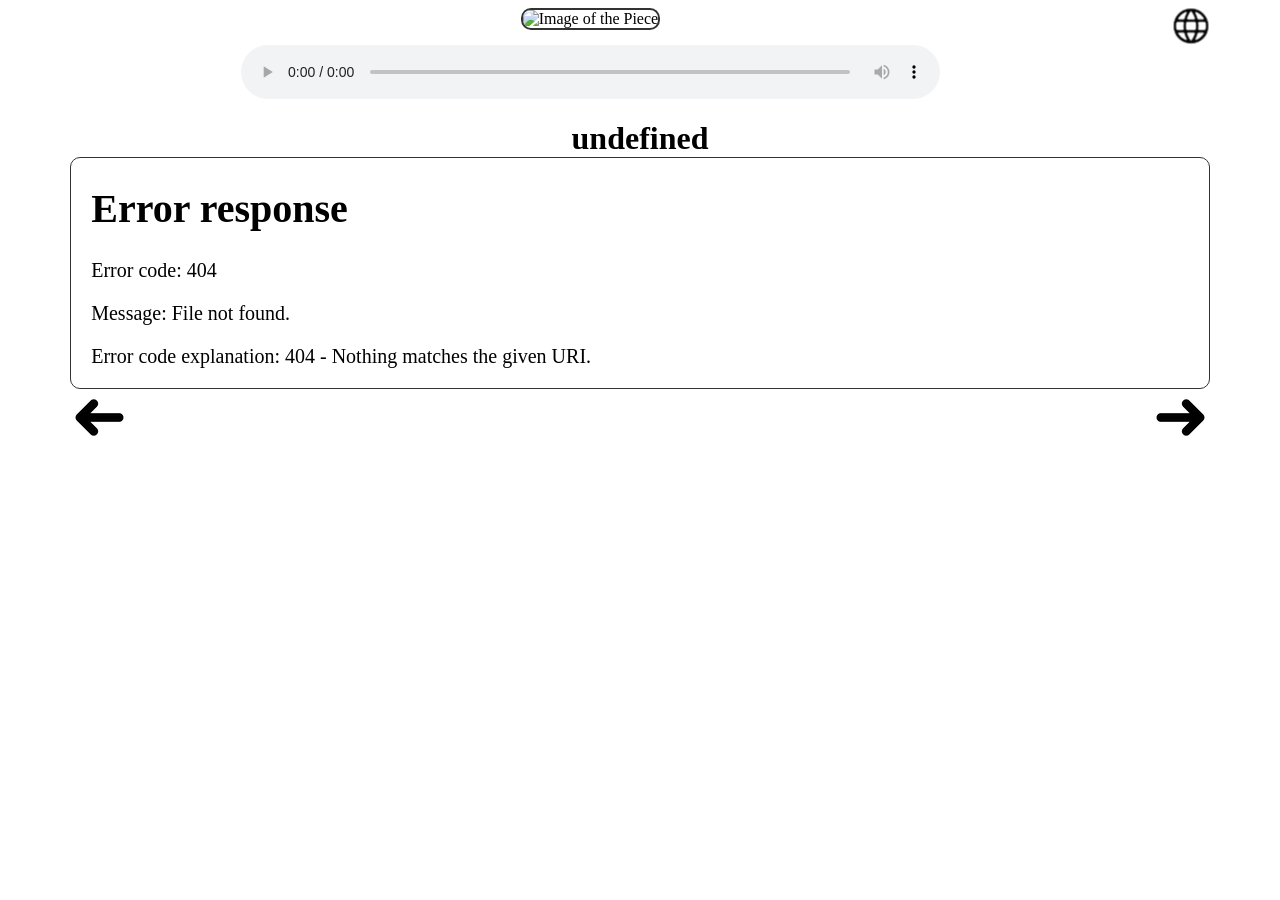
==== index.html @ bccc543c "newver_with_image" ====
<!DOCTYPE html>
<html lang="en">
  <head> 
    <meta charset="UTF-8" />
    <meta name="viewport" content="width=device-width, initial-scale=1.0" />
    <link rel="stylesheet" type="text/css" href="style.css" />
    <title>융합과학교육원남산분원</title>
  </head>
  <body>
  


    <div class="dropdown">
      <button onclick= "dropDown()" class="button">
        <div id="drops" class="dropContent">
          <a id="english" href="textfiles/defaultText.txt">English</a>
          <a id="korean" href="textfiles/defaultText.txt">한국어</a>

        </div>
      </button>
    </div>

    <div class="imageContainer">
      <img id="mainImage" src="images/0-0-1.jpeg" alt="Image of the Piece" class="piece-image">
    </div>
   

    <div class="audioContainer">
      <audio id="audio" controls src="mp3files/defaultMp3.mp3"></audio>
    </div>
    <h1 id="title">융합과학교육원남산분원</h1>

    <div class="container">
      <p class="mainText"></p>
    </div>

    <iframe
      id="itemText"
      src="textfiles/defaultText.txt"
      width="0%"
      height="0"
    ></iframe>

    <script defer src="index.js"></script>

    <div class="changePageContainer">
      <a id="previous" href="textfiles/defaultText.txt"
        ><img src="images/previous.png"
      /></a>
      <a id="next" href="textfiles/defaultText.txt"
        ><img src="images/next.png"
      /></a>
    </div>
  </body>
</html>
---- style.css ----
/* iframe 디자인은 index.js에 되어있음 */
@font-face {
    font-family: custom;
    src: url(GowunDodum-Regular.ttf);
}

body{
   /*background-image: url('../images/longer2.jpg');*/
    background-color: white;
}

audio{
    width:60%;
}

.audioContainer {
    margin-top: 0%;
    display: flex;
    justify-content: center;
    align-items: center;
  }


iframe { 
    display:none;
    margin: auto;
    padding: none;
    border: none; 
}

.imageContainer{
    text-align: center;
}

.piece-image {

    width: 100%;
    height: auto;
    border-radius: 8px;
    margin-bottom: 15px;

}

#title{
    font-family: custom;
    color:black;
    text-align: center;
    margin-bottom: 0;
}


.mainText{
    font-family: custom;
    color:black;
    text-align: left;
    font-size: 20px;
    margin-left: 20px;

}

pre {
    font-family: custom;
    font-size: 20px;
 }

 .piece-image {
    width: 95%;            /* Make the image responsive */
    border: 2px solid #333;  /* Add a 5px solid border for the frame */
    border-radius: 10px;     /* Optional: Add rounded corners to the frame */
}



 .container{
    width: 90%;
    margin: auto;
    border: 1px solid #333;  /* Add a 5px solid border for the frame */
    border-radius: 10px;     /* Optional: Add rounded corners to the frame */
 }

.changePageContainer{
    margin: auto;

}
#previous{
    float:left;
    margin-left: 5%;
}
#next{
    float:right;
    margin-right: 5%;
}

/*
.mainText{
    background-color:rgba(28,34,61,255);
}
*/

.dropdown .button{
    border: none;
}

button {
    background-image: url(images/lang.png);
    background-repeat: no-repeat;
    background-position: 50% 50%;
    height:36px;
    width: 36px;
    border: none;
    background-color: transparent;
  }
  

.dropdown {
    float: right;
    position: relative;
    margin-top: 0;
    margin-right:5%
    
  }

  .dropContent{
    display: none;
    position: absolute;
  }

  .dropContent a {
    font-family: custom;
    color: navy;
    right: 0;
    text-decoration: none;
    display: block;
    margin-top: 10%;

  }

  .show {
    display:block;
    margin-top: 20px;
    font-size: large;
}
#english{
    margin-top: 10px;
}
#korean{
    margin-top: 20px;
}
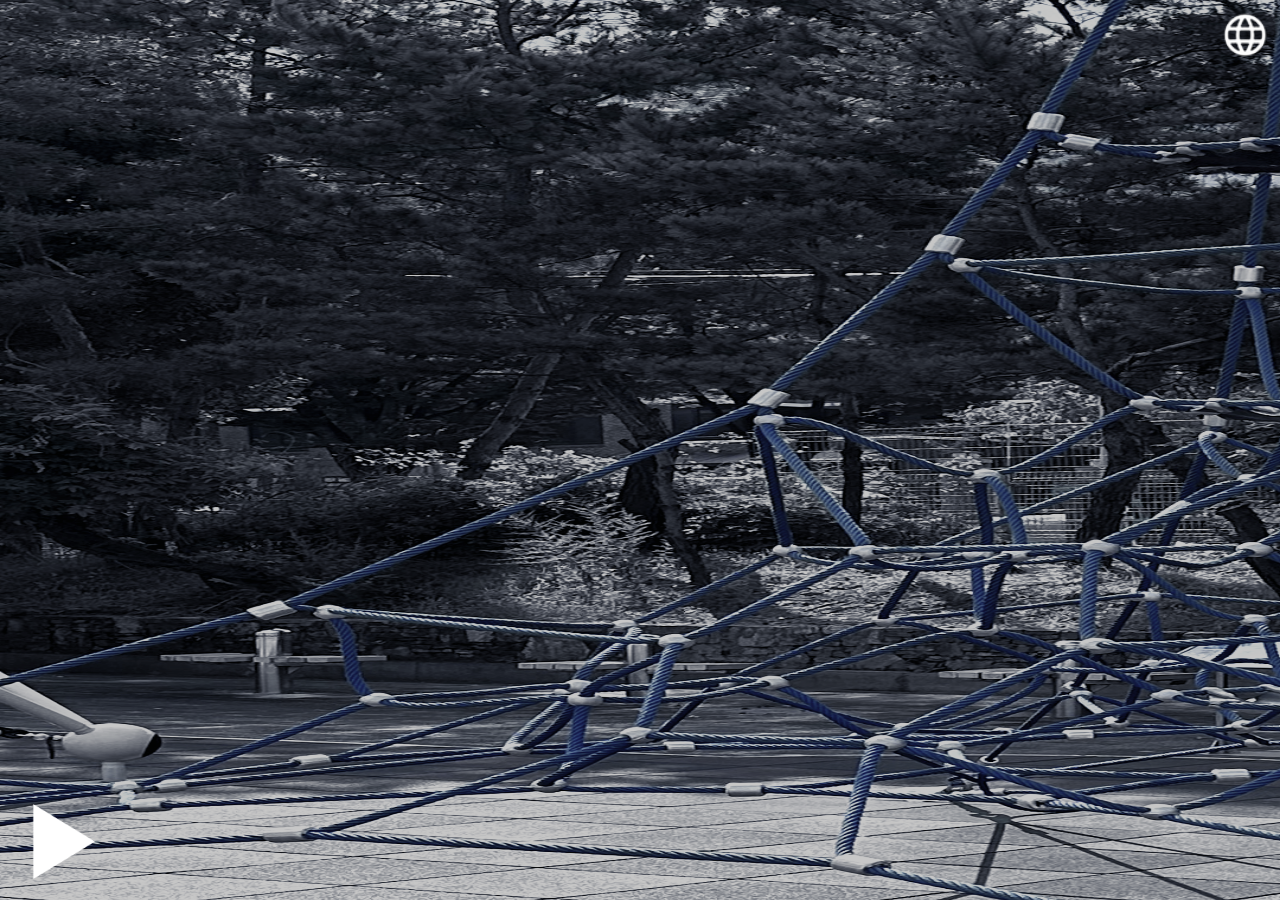
==== commit ccd6c43c: "major change in all parts" ====
--- a/index.html
+++ b/index.html
@@ -1,37 +1,45 @@
 <!DOCTYPE html>
 <html lang="en">
-  <head> 
+  <head>
     <meta charset="UTF-8" />
     <meta name="viewport" content="width=device-width, initial-scale=1.0" />
     <link rel="stylesheet" type="text/css" href="style.css" />
     <title>융합과학교육원남산분원</title>
   </head>
   <body>
-  
+    <!-- First Page -->
+    <div class="page" id="page1">
+      <h1 id="title">융합과학교육원남산분원</h1>
+      <div class="image-container">
+        <img src="images/0-0-3first.png" alt="ERROR" class="first-image" />
+        <a id="lang-link1" href="textfiles/defaultText.txt">
+          <img src="images/lang.png" alt="Small Icon" id="lang-icon" class="buttons" href="textfiles/defaultText.txt" />
+        </a>
+           <img
+          src="images/play_button.png"
+          alt="Small Icon"
+          id="play-btn"
+        />
+      </div>
 
-
-    <div class="dropdown">
-      <button onclick= "dropDown()" class="button">
-        <div id="drops" class="dropContent">
-          <a id="english" href="textfiles/defaultText.txt">English</a>
-          <a id="korean" href="textfiles/defaultText.txt">한국어</a>
-
-        </div>
-      </button>
     </div>
 
-    <div class="imageContainer">
-      <img id="mainImage" src="images/0-0-1.jpeg" alt="Image of the Piece" class="piece-image">
-    </div>
-   
+    <!-- Second Page -->
+    <div class="page" id="page2">
+      <img src="images/0-0-3second.png" alt="Close-up" class="second-image" />
+      <a id="lang-link2" href="textfiles/defaultText.txt">
+        <img src="images/lang.png" alt="Small Icon" id="lang-icon" class="buttons" href="textfiles/defaultText.txt" />
+      </a>
+      <div class="audio-player-container">
+        <audio id="audio" controls>
+          <source src="mp3files/0-0-3kor.mp3" type="audio/mp3" />
+          Your browser does not support the audio element.
+        </audio>
+      </div>
 
-    <div class="audioContainer">
-      <audio id="audio" controls src="mp3files/defaultMp3.mp3"></audio>
-    </div>
-    <h1 id="title">융합과학교육원남산분원</h1>
-
-    <div class="container">
-      <p class="mainText"></p>
+      <div class="container">
+        <p class="mainText"></p>
+      </div>
     </div>
 
     <iframe
@@ -42,14 +50,5 @@
     ></iframe>
 
     <script defer src="index.js"></script>
-
-    <div class="changePageContainer">
-      <a id="previous" href="textfiles/defaultText.txt"
-        ><img src="images/previous.png"
-      /></a>
-      <a id="next" href="textfiles/defaultText.txt"
-        ><img src="images/next.png"
-      /></a>
-    </div>
   </body>
 </html>
--- a/style.css
+++ b/style.css
@@ -4,21 +4,56 @@
     src: url(GowunDodum-Regular.ttf);
 }
 
-body{
-   /*background-image: url('../images/longer2.jpg');*/
-    background-color: white;
+html, body {
+    margin: 0;
+    padding: 0;
+    height: 100%; /* Ensure html and body take the full height */
 }
 
-audio{
-    width:60%;
+.page {
+    width: 100%;
+    height: 100%;
+    text-align: center;
+    display: none; /* Hide all pages by default */
 }
 
-.audioContainer {
-    margin-top: 0%;
-    display: flex;
+#page1 {
+    display: block;
+}
+
+.first-image {
+
+    height: 100%;
+    width: 100%;
+    display: block;
     justify-content: center;
     align-items: center;
-  }
+    overflow: hidden; /* Ensures the image doesn't overflow the container */
+      
+}
+
+.second-image {
+    width: 100%;
+    display:block;
+}
+
+.audio-player-container {
+    position: fixed;
+    bottom: 0;
+    left: 0;
+    width: 100%;
+    background-color: transparent;
+    padding: 10px;
+    z-index: 1000; /* Ensure it's above other content */
+}
+
+audio {
+    width: 100%; /* Make the audio player stretch across the screen */
+    max-width: 600px; /* Optional: You can control the maximum width */
+    margin: 0 auto; /* Center it horizontally */
+    display: block;
+}
+
 
 
 iframe { 
@@ -28,26 +63,44 @@
     border: none; 
 }
 
-.imageContainer{
-    text-align: center;
-}
-
-.piece-image {
-
-    width: 100%;
-    height: auto;
-    border-radius: 8px;
-    margin-bottom: 15px;
-
-}
-
 #title{
     font-family: custom;
     color:black;
     text-align: center;
     margin-bottom: 0;
+    display:none;
 }
 
+#lang-icon{
+    position: absolute;
+    top: 10px; /* Adjust the vertical distance from the top */
+    right: 10px; /* Adjust the horizontal distance from the right */
+    width: 50px; /* Adjust the size of the icon */
+    height: 50px;
+    cursor: pointer;
+}
+
+#play-btn{
+    position: absolute;
+    bottom: 10px; /* Adjust the vertical distance from the top */
+    left: 10px; /* Adjust the horizontal distance from the right */
+    width: 100px; /* Adjust the size of the icon */
+    height:100px;
+    cursor: pointer;
+}
+
+.image-container{
+    position: relative;
+    /*display: inline-block;*/
+    height:100%;
+    width: 100%;
+
+    display: flex;
+    justify-content: center;
+    align-items: center;
+    overflow: hidden; /* Ensures the image doesn't overflow the container */
+
+}
 
 .mainText{
     font-family: custom;
@@ -55,6 +108,7 @@
     text-align: left;
     font-size: 20px;
     margin-left: 20px;
+    margin-right: 20px;
 
 }
 
@@ -63,33 +117,6 @@
     font-size: 20px;
  }
 
- .piece-image {
-    width: 95%;            /* Make the image responsive */
-    border: 2px solid #333;  /* Add a 5px solid border for the frame */
-    border-radius: 10px;     /* Optional: Add rounded corners to the frame */
-}
-
-
-
- .container{
-    width: 90%;
-    margin: auto;
-    border: 1px solid #333;  /* Add a 5px solid border for the frame */
-    border-radius: 10px;     /* Optional: Add rounded corners to the frame */
- }
-
-.changePageContainer{
-    margin: auto;
-
-}
-#previous{
-    float:left;
-    margin-left: 5%;
-}
-#next{
-    float:right;
-    margin-right: 5%;
-}
 
 /*
 .mainText{
@@ -97,53 +124,9 @@
 }
 */
 
-.dropdown .button{
-    border: none;
-}
-
-button {
-    background-image: url(images/lang.png);
-    background-repeat: no-repeat;
-    background-position: 50% 50%;
-    height:36px;
-    width: 36px;
-    border: none;
-    background-color: transparent;
-  }
-  
-
-.dropdown {
-    float: right;
-    position: relative;
-    margin-top: 0;
-    margin-right:5%
-    
-  }
-
-  .dropContent{
-    display: none;
-    position: absolute;
-  }
-
-  .dropContent a {
-    font-family: custom;
-    color: navy;
-    right: 0;
-    text-decoration: none;
-    display: block;
-    margin-top: 10%;
-
-  }
 
   .show {
     display:block;
     margin-top: 20px;
     font-size: large;
 }
-#english{
-    margin-top: 10px;
-}
-#korean{
-    margin-top: 20px;
-}
-
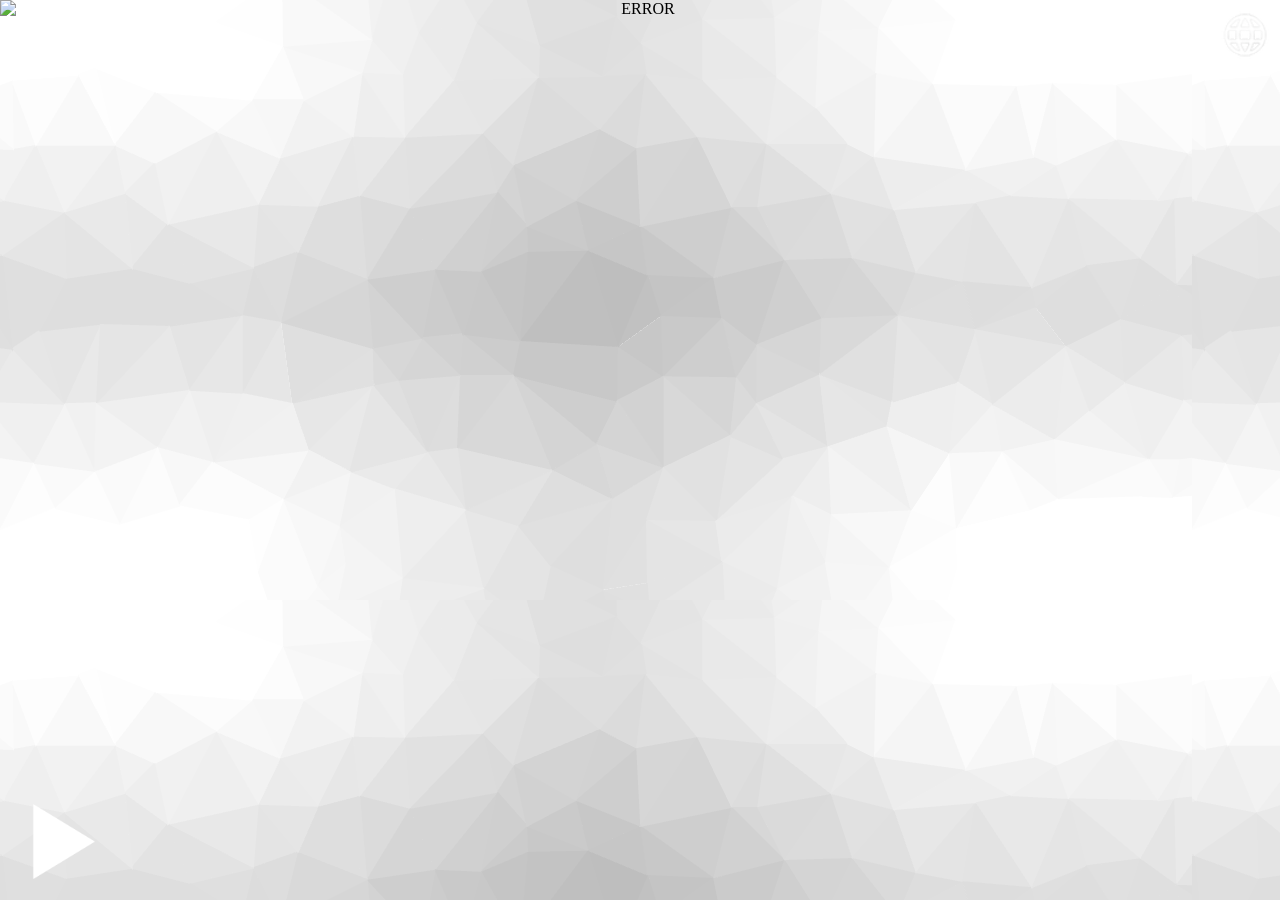
==== commit 185dd675: "majorchages" ====
--- a/index.html
+++ b/index.html
@@ -11,30 +11,47 @@
     <div class="page" id="page1">
       <h1 id="title">융합과학교육원남산분원</h1>
       <div class="image-container">
-        <img src="images/0-0-3first.png" alt="ERROR" class="first-image" />
+        <img src="images/0-0-3first.png" alt="ERROR" id="first-image" />
         <a id="lang-link1" href="textfiles/defaultText.txt">
-          <img src="images/lang.png" alt="Small Icon" id="lang-icon" class="buttons" href="textfiles/defaultText.txt" />
+          <img
+            src="images/lang.png"
+            alt="Small Icon"
+            id="lang-icon"
+            class="buttons"
+            href="textfiles/defaultText.txt"
+          />
         </a>
-           <img
-          src="images/play_button.png"
-          alt="Small Icon"
-          id="play-btn"
-        />
+        <img src="images/play_button.png" alt="Small Icon" id="play-btn" />
       </div>
-
     </div>
 
     <!-- Second Page -->
     <div class="page" id="page2">
-      <img src="images/0-0-3second.png" alt="Close-up" class="second-image" />
+      <img src="images/0-0-3second.png" alt="Close-up" id="second-image" />
       <a id="lang-link2" href="textfiles/defaultText.txt">
-        <img src="images/lang.png" alt="Small Icon" id="lang-icon" class="buttons" href="textfiles/defaultText.txt" />
+        <img
+          src="images/lang.png"
+          alt="Small Icon"
+          id="lang-icon"
+          class="buttons"
+          href="textfiles/defaultText.txt"
+        />
       </a>
-      <div class="audio-player-container">
-        <audio id="audio" controls>
-          <source src="mp3files/0-0-3kor.mp3" type="audio/mp3" />
-          Your browser does not support the audio element.
-        </audio>
+      <div>
+        <div class="audio-player-container">
+          <audio id="audio" controls>
+            <source src="mp3files/0-0-3kor.mp3" type="audio/mp3" />
+            Your browser does not support the audio element.
+          </audio>
+        </div>
+        <div class="nav-container">
+          <a id="prev_nav" href="textfiles/defaultText.txt">
+            <img id="prev_nav_img" src="images/previous.png" />
+          </a>
+          <a id="next_nav" href="textfiles/defaultText.txt">
+            <img id="next_nav_img" src="images/next.png" />
+          </a>
+        </div>
       </div>
 
       <div class="container">
--- a/style.css
+++ b/style.css
@@ -8,6 +8,9 @@
     margin: 0;
     padding: 0;
     height: 100%; /* Ensure html and body take the full height */
+   /* background-color: #d9d9d9;*/
+   background-color: white;
+   background-image: url("/images/test1.png");
 }
 
 .page {
@@ -21,23 +24,30 @@
     display: block;
 }
 
-.first-image {
 
+#first-image {
+
+/*
+    width: 100%;
     height: 100%;
-    width: 100%;
     display: block;
     justify-content: center;
     align-items: center;
     overflow: hidden; /* Ensures the image doesn't overflow the container */
-      
+    display: block;
+    width: 100vw;   /* Fill the entire viewport width */
+    height: 100vh;  /* Fill the entire viewport height */
+    object-fit: cover;  /* Cover the area while keeping aspect ratio, cropping as little as possible */ 
 }
 
-.second-image {
+#second-image {
     width: 100%;
     display:block;
+
 }
 
 .audio-player-container {
+    /*
     position: fixed;
     bottom: 0;
     left: 0;
@@ -45,6 +55,11 @@
     background-color: transparent;
     padding: 10px;
     z-index: 1000; /* Ensure it's above other content */
+
+    margin-top: auto; /* Pushes the audio player down to the bottom */
+    padding: 10px;
+    background-color: #f1f1f1;
+    border-top: 1px solid #ccc;
 }
 
 audio {
@@ -52,6 +67,42 @@
     max-width: 600px; /* Optional: You can control the maximum width */
     margin: 0 auto; /* Center it horizontally */
     display: block;
+}
+
+.nav-container{
+    /*
+    background-color: gray;
+    border-radius: 15px;
+    height: 50px;
+    position: absolute;
+    bottom: 0; /* Moves the div to the bottom of the parent 
+    width: 100%;
+    */
+    position: fixed;
+    background-color: white;
+    border-top-right-radius: 15px;
+    border-top-left-radius: 15px;
+    height: 50px;
+    bottom: 0;
+    left: 0;
+    width: 100%; /* Make it span the full width of the viewport */
+    z-index: 1000; /* Ensures it stays on top of other elements */
+}
+
+#prev_nav_img{
+    float: left;
+    margin-left: 15px;
+    width: 30px; /* Adjust the size of the icon */
+    height: 34px;
+    margin-top: 10px;
+}
+
+#next_nav_img{
+    float:right;
+    margin-right: 15px;
+    width: 30px; /* Adjust the size of the icon */
+    height: 34px;
+    margin-top: 10px;
 }
 
 
@@ -130,3 +181,4 @@
     margin-top: 20px;
     font-size: large;
 }
+
